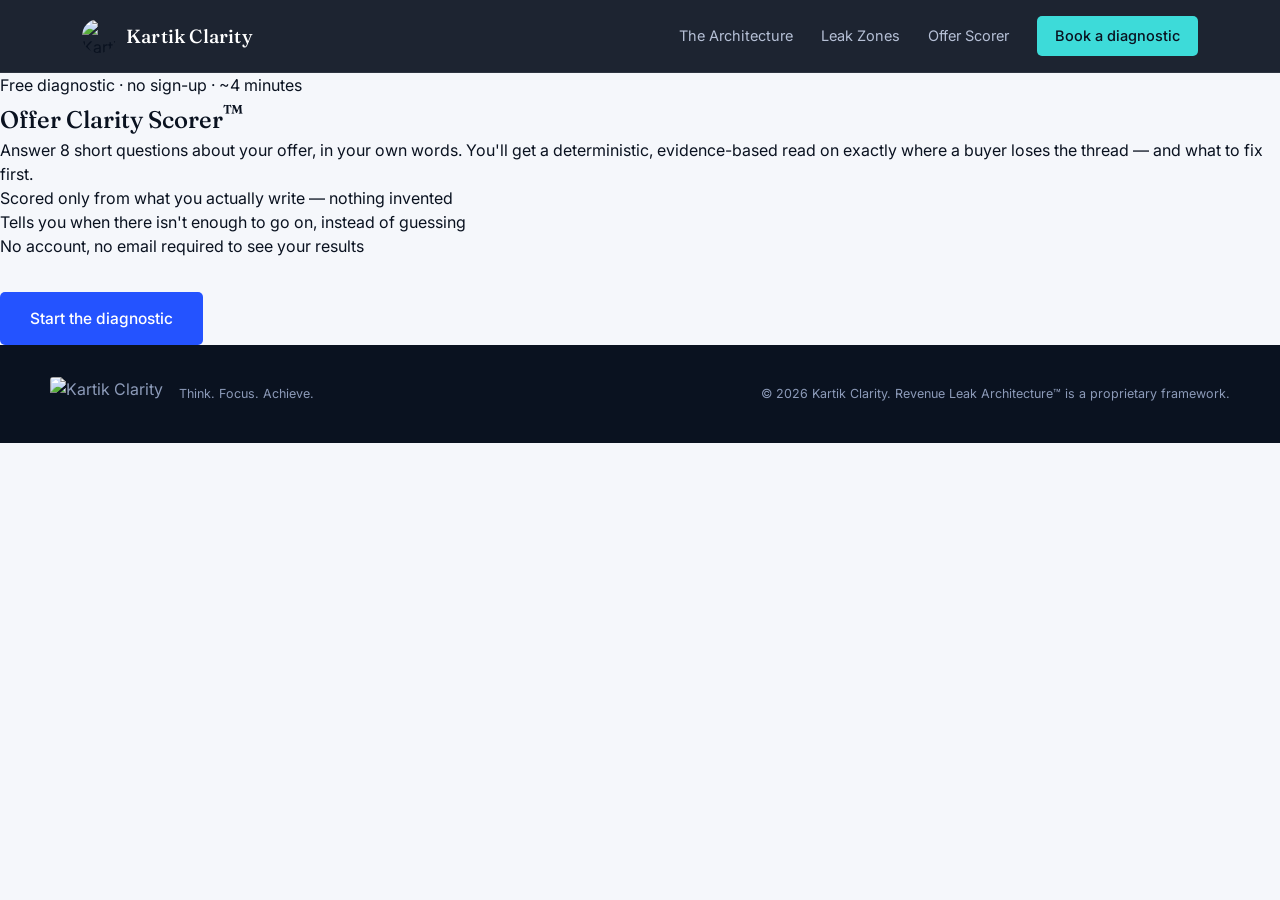
==== offer-clarity-scorer.html @ 6a96197b "Add files via upload" ====
<!DOCTYPE html>
<html lang="en">
<head>
<meta charset="UTF-8">
<meta name="viewport" content="width=device-width, initial-scale=1.0">
<title>Offer Clarity Scorer — Kartik Clarity</title>
<meta name="description" content="Score your offer across the 8 dimensions that decide whether buyers act — free, no sign-up.">
<link rel="preconnect" href="https://fonts.googleapis.com">
<link rel="preconnect" href="https://fonts.gstatic.com" crossorigin>
<link href="https://fonts.googleapis.com/css2?family=Fraunces:opsz,wght@9..144,300;9..144,400;9..144,500;9..144,600&family=Inter:wght@400;500;600&family=JetBrains+Mono:wght@400;500&display=swap" rel="stylesheet">
<link rel="stylesheet" href="style.css">
<link rel="stylesheet" href="assets/ocs.css">
</head>
<body>

<header class="topbar">
  <div class="topbar-inner">
    <div class="brand">
      <a href="index.html" style="display:flex;align-items:center;gap:10px;">
        <img src="assets/logo-circle.png" alt="Kartik Clarity" class="brand-mark">
        <span class="brand-word">Kartik Clarity</span>
      </a>
    </div>
    <nav class="topnav" id="topnav">
      <a href="index.html#architecture">The Architecture</a>
      <a href="index.html#zones">Leak Zones</a>
      <a href="offer-clarity-scorer.html" aria-current="page">Offer Scorer</a>
      <a href="index.html#contact" class="topnav-cta">Book a diagnostic</a>
    </nav>
    <button class="nav-toggle" id="navToggle" aria-label="Open menu" aria-expanded="false" aria-controls="topnav">
      <span></span><span></span><span></span>
    </button>
  </div>
</header>

<main class="ocs">

  <!-- ===================== INTRO ===================== -->
  <section class="ocs-intro" id="ocsIntro">
    <div class="ocs-intro-inner">
      <p class="ocs-kicker">Free diagnostic &middot; no sign-up &middot; ~4 minutes</p>
      <h1 class="ocs-title">Offer Clarity Scorer<sup class="ocs-tm">™</sup></h1>
      <p class="ocs-sub">Answer 8 short questions about your offer, in your own words. You'll get a deterministic, evidence-based read on exactly where a buyer loses the thread — and what to fix first.</p>
      <ul class="ocs-promise">
        <li>Scored only from what you actually write — nothing invented</li>
        <li>Tells you when there isn't enough to go on, instead of guessing</li>
        <li>No account, no email required to see your results</li>
      </ul>
      <button class="btn-primary btn-large" id="ocsStart" type="button">Start the diagnostic</button>
    </div>
  </section>

  <!-- ===================== INTAKE (wizard) ===================== -->
  <section class="ocs-wizard" id="ocsWizard" hidden>
    <div class="ocs-wizard-inner">

      <div class="ocs-progress" role="progressbar" aria-valuemin="1" aria-valuemax="8" aria-valuenow="1" id="ocsProgress">
        <div class="ocs-progress-track"><div class="ocs-progress-fill" id="ocsProgressFill"></div></div>
        <span class="ocs-progress-label" id="ocsProgressLabel">Question 1 of 8</span>
      </div>

      <form id="ocsForm" novalidate>
        <div id="ocsSteps"></div>
      </form>

      <div class="ocs-nav">
        <button type="button" class="btn-ghost" id="ocsBack">Back</button>
        <button type="button" class="ocs-skip" id="ocsSkip">Skip this one — I don't have it yet</button>
        <button type="button" class="btn-primary" id="ocsNext">Next</button>
      </div>
      <p class="ocs-error" id="ocsError" role="alert" hidden></p>
    </div>
  </section>

  <!-- ===================== REPORT ===================== -->
  <section class="ocs-report" id="ocsReport" hidden aria-live="polite">
    <div class="ocs-report-inner">

      <div class="ocs-report-head">
        <p class="ocs-kicker">Your results</p>
        <h2 class="ocs-report-title">Offer Clarity Report</h2>
      </div>

      <div class="ocs-composite" id="ocsComposite"></div>

      <p class="ocs-insufficient-note" id="ocsInsufficientNote" hidden></p>

      <div class="ocs-breakdown" id="ocsBreakdown"></div>

      <div class="ocs-leak" id="ocsLeak"></div>

      <div class="ocs-fixes" id="ocsFixes"></div>

      <div class="ocs-report-actions">
        <a href="index.html#contact" class="btn-primary btn-large">Book a diagnostic to fix this</a>
        <button type="button" class="btn-ghost" id="ocsRestart">Re-run the scan</button>
      </div>

      <p class="ocs-method-note">Methodology: each answer is scored on how much you wrote, whether it includes anything concrete or checkable (a number, a named specific), and how much of it leans on generic filler language. No AI judgment, no external data — just your own words, measured consistently. <a href="#ocsMethodDetail" id="ocsMethodToggle">See exactly how a score is built</a></p>
      <div class="ocs-method-detail" id="ocsMethodDetail" hidden></div>

    </div>
  </section>

</main>

<footer class="footer">
  <div class="footer-inner">
    <div class="footer-brand">
      <img src="assets/logo-rect.png" alt="Kartik Clarity" class="footer-logo">
      <span class="footer-tag">Think. Focus. Achieve.</span>
    </div>
    <span class="footer-copy">© 2026 Kartik Clarity. Revenue Leak Architecture™ is a proprietary framework.</span>
  </div>
</footer>

<script>
  var toggle = document.getElementById('navToggle');
  var nav = document.getElementById('topnav');
  toggle.addEventListener('click', function(){
    var open = nav.classList.toggle('is-open');
    toggle.classList.toggle('is-open', open);
    toggle.setAttribute('aria-expanded', open ? 'true' : 'false');
  });
  nav.querySelectorAll('a').forEach(function(link){
    link.addEventListener('click', function(){
      nav.classList.remove('is-open');
      toggle.classList.remove('is-open');
      toggle.setAttribute('aria-expanded', 'false');
    });
  });
</script>
<script src="assets/ocs.js"></script>
<script src="assets/ocs-ui.js"></script>
</body>
</html>
---- style.css ----
/* ============ TOKENS ============ */
:root{
  --navy-950:#0A1220;
  --navy-900:#0F1B33;
  --navy-850:#122444;
  --blue-600:#2453FF;
  --blue-500:#3D67FF;
  --aqua-400:#3DDBD9;
  --ink-50:#F5F7FB;
  --ink-100:#EDF1F9;
  --slate-400:#8C9AB8;
  --slate-300:#B6C0D6;
  --white:#FFFFFF;

  --display:'Fraunces', Georgia, serif;
  --body:'Inter', -apple-system, sans-serif;

  --max:1180px;
}

*{box-sizing:border-box;}
html{scroll-behavior:smooth; scroll-padding-top:74px;}
body{
  margin:0;
  font-family:var(--body);
  background:var(--ink-50);
  color:var(--navy-950);
  -webkit-font-smoothing:antialiased;
  line-height:1.5;
}
a{color:inherit;text-decoration:none;}
h1,h2,h3,h4{font-family:var(--display);font-weight:500;margin:0;color:inherit;}
p{margin:0;}
ol,ul{margin:0;padding:0;list-style:none;}
img{max-width:100%;display:block;}
button{
  font:inherit; color:inherit; background:none; border:none;
  -webkit-appearance:none; appearance:none; cursor:pointer; margin:0;
}
:focus-visible{outline:2px solid var(--aqua-400);outline-offset:3px;}

@media (prefers-reduced-motion: reduce){
  html{scroll-behavior:auto;}
  *{animation:none !important; transition:none !important;}
}

/* ============ TOPBAR ============ */
.topbar{
  position:sticky; top:0; z-index:40;
  background:rgba(10,18,32,0.92);
  backdrop-filter:blur(10px);
  border-bottom:1px solid rgba(255,255,255,0.08);
}
.topbar-inner{
  max-width:var(--max); margin:0 auto;
  padding:16px 32px;
  display:flex; align-items:center; justify-content:space-between;
  position:relative;
}
.brand{display:flex; align-items:center; gap:10px;}
.brand-mark{width:34px; height:34px; border-radius:50%; object-fit:cover;}
.brand-word{
  font-family:var(--display); font-size:19px; font-weight:500;
  color:var(--white); letter-spacing:0.2px;
}
.topnav{display:flex; align-items:center; gap:28px;}
.topnav a{
  font-size:14.5px; color:var(--slate-300);
  transition:color .15s ease;
}
.topnav a:hover{color:var(--white);}
.topnav-cta{
  color:var(--navy-950) !important;
  background:var(--aqua-400);
  padding:9px 18px; border-radius:5px;
  font-weight:500;
}
.topnav-cta:hover{background:#5be6e4;}

.nav-toggle{
  display:none;
  flex-direction:column;
  justify-content:center;
  gap:5px;
  width:34px; height:34px;
  background:none; border:none; cursor:pointer;
  padding:0;
}
.nav-toggle span{
  display:block; width:22px; height:1.5px;
  background:var(--white);
  transition:transform .2s ease, opacity .2s ease;
}
.nav-toggle.is-open span:nth-child(1){transform:translateY(6.5px) rotate(45deg);}
.nav-toggle.is-open span:nth-child(2){opacity:0;}
.nav-toggle.is-open span:nth-child(3){transform:translateY(-6.5px) rotate(-45deg);}

/* ============ HERO ============ */
.hero{
  background:
    radial-gradient(ellipse 900px 500px at 85% -10%, rgba(36,83,255,0.28), transparent 60%),
    var(--navy-950);
  color:var(--white);
  display:grid;
  grid-template-columns:1.1fr 0.9fr;
  align-items:center;
  gap:40px;
  padding:96px 32px 100px;
}
.hero-inner{max-width:600px; margin:0 auto; width:100%;}
.hero-kicker{
  font-size:14.5px; color:var(--aqua-400); font-weight:500;
  margin-bottom:22px;
}
.hero-title{
  font-size:clamp(38px, 5vw, 58px);
  line-height:1.08;
  letter-spacing:-0.5px;
  color:var(--white);
}
.hero-title em{
  font-style:italic; color:var(--aqua-400); font-weight:400;
}
.hero-sub{
  margin-top:26px;
  font-size:18px; line-height:1.6;
  color:var(--slate-300);
  max-width:520px;
}
.hero-actions{display:flex; gap:16px; margin-top:38px; flex-wrap:wrap;}
.btn-primary{
  background:var(--blue-600); color:var(--white);
  padding:14px 26px; border-radius:5px;
  font-size:15px; font-weight:500;
  display:inline-block;
  transition:background .15s ease, transform .15s ease;
}
.btn-primary:hover{background:var(--blue-500); transform:translateY(-1px);}
.btn-ghost{
  border:1px solid rgba(255,255,255,0.25);
  color:var(--white);
  padding:13px 26px; border-radius:5px;
  font-size:15px; font-weight:500;
  transition:border-color .15s ease, background .15s ease;
}
.btn-ghost:hover{border-color:var(--aqua-400); background:rgba(255,255,255,0.04);}
.hero-meta{
  margin-top:34px; font-size:13.5px; color:var(--slate-400);
}
.hero-figure{display:flex; justify-content:center;}
.leak-svg{width:100%; max-width:420px; height:auto;}
.pipe{
  fill:none; stroke:var(--blue-600); stroke-width:2.5;
  stroke-linecap:round; opacity:0.85;
}
.node{fill:var(--aqua-400);}
.drop{fill:var(--slate-400); opacity:0.55;}

/* ============ TOOL PROMO ============ */
.tool-promo{
  background:var(--navy-900);
  padding:64px 32px;
}
.tool-promo-inner{max-width:var(--max); margin:0 auto;}
.tool-promo-text{max-width:640px;}
.tool-promo-kicker{font-size:13px; font-weight:600; color:var(--aqua-400); letter-spacing:0.3px; margin-bottom:14px;}
.tool-promo-title{font-size:clamp(24px,2.8vw,32px); color:var(--white); letter-spacing:-0.3px; margin-bottom:16px;}
.tool-promo-sub{font-size:15.5px; line-height:1.7; color:var(--slate-300); margin-bottom:26px;}

/* ============ BANNER (logo strip) ============ */
.banner{
  background:var(--navy-950);
  padding:0 0 0;
  border-top:1px solid rgba(255,255,255,0.06);
}
.banner-img{width:100%; height:340px; display:block; object-fit:contain;}

/* ============ ARCHITECTURE ============ */
.architecture{
  background:var(--ink-50);
  padding:100px 32px 60px;
  scroll-margin-top:74px;
}
.section-head{
  max-width:680px; margin:0 auto; text-align:left;
}
.section-head h2{
  font-size:clamp(28px,3.4vw,38px);
  letter-spacing:-0.3px;
  margin-bottom:20px;
}
.section-head p{
  font-size:17px; line-height:1.7; color:#3B4661;
}

/* ============ ZONES ============ */
.zones{
  position:relative;
  background:var(--ink-50);
  padding:60px 32px 110px;
  max-width:var(--max); margin:0 auto;
  scroll-margin-top:74px;
}
.zones-list{
  display:grid;
  grid-template-columns:repeat(5,1fr);
  gap:0;
  position:relative;
}
.zones-list::before{
  content:"";
  position:absolute;
  top:34px; left:0; right:0;
  height:1.5px;
  background:linear-gradient(90deg, var(--blue-600), var(--aqua-400));
  opacity:0.35;
}
.zone{
  position:relative;
  padding:0 18px 0 0;
  border-left:1.5px solid #D7DDEA;
}
.zone:first-child{border-left:none;}
.zone::before{
  content:"";
  position:absolute;
  top:29px; left:-5.5px;
  width:11px; height:11px;
  border-radius:50%;
  background:var(--ink-50);
  border:2px solid var(--blue-600);
}
.zone:first-child::before{left:-5.5px;}
.zone-index{
  font-size:12.5px; color:var(--slate-400);
  padding-top:60px;
  margin-bottom:10px;
}
.zone h3{
  font-size:19px; margin-bottom:10px; color:var(--navy-950);
  padding-right:14px;
}
.zone p{
  font-size:14.5px; line-height:1.65; color:#4A5470;
  padding-right:18px;
}

/* ============ WHO ============ */
.who{
  background:var(--navy-900);
  color:var(--white);
  padding:100px 32px;
  scroll-margin-top:74px;
}
.who-inner{max-width:var(--max); margin:0 auto;}
.who h2{
  font-size:clamp(26px,3.2vw,34px);
  max-width:640px;
  margin-bottom:52px;
  letter-spacing:-0.3px;
}
.who-grid{
  display:grid; grid-template-columns:1fr 1fr; gap:56px;
}
.who-col h4{
  font-family:var(--body); font-size:13.5px; font-weight:600;
  color:var(--aqua-400); margin-bottom:14px;
}
.who-col p{
  font-size:16px; line-height:1.7; color:var(--slate-300);
}

/* ============ CTA ============ */
.cta{
  background:var(--ink-50);
  padding:110px 32px;
  text-align:center;
  scroll-margin-top:74px;
}
.cta-inner{max-width:560px; margin:0 auto;}
.cta h2{
  font-size:clamp(28px,3.6vw,40px);
  letter-spacing:-0.4px;
}
.cta p{
  margin-top:18px; font-size:16.5px; color:#4A5470;
}
.btn-large{
  margin-top:34px; padding:15px 30px; font-size:15.5px;
}

/* ============ FOOTER ============ */
.footer{
  background:var(--navy-950); color:var(--slate-400);
  padding:32px;
}
.footer-inner{
  max-width:var(--max); margin:0 auto;
  display:flex; justify-content:space-between; align-items:center;
  flex-wrap:wrap; gap:12px;
}
.footer-brand{display:flex; align-items:center; gap:16px;}
.footer-logo{height:34px; width:auto; border-radius:3px;}
.footer-tag{font-size:12.5px; color:var(--slate-400);}
.footer-copy{font-size:12.5px;}

/* ============ RESPONSIVE ============ */
@media (max-width: 920px){
  .hero{grid-template-columns:1fr; padding:64px 24px 60px;}
  .hero-figure{order:-1; max-width:260px; margin:0 auto 20px;}
  .who-grid{grid-template-columns:1fr; gap:36px;}
  .zones-list{grid-template-columns:1fr; gap:36px;}
  .zones-list::before{display:none;}
  .zone{border-left:none; padding-left:22px; border-left:1.5px solid #D7DDEA;}
  .zone-index{padding-top:0;}
  .zone::before{top:5px; left:-5.5px;}
  .nav-toggle{display:flex;}
  .topnav{
    position:absolute; top:100%; left:0; right:0;
    flex-direction:column; align-items:stretch; gap:0;
    background:var(--navy-950);
    border-bottom:1px solid rgba(255,255,255,0.08);
    max-height:0; overflow:hidden;
    transition:max-height .25s ease;
  }
  .topnav.is-open{max-height:280px;}
  .topnav a{padding:16px 24px; border-top:1px solid rgba(255,255,255,0.06);}
  .topnav-cta{margin:14px 24px 18px; text-align:center; border-top:none;}
  .architecture{padding:72px 24px 20px;}
}
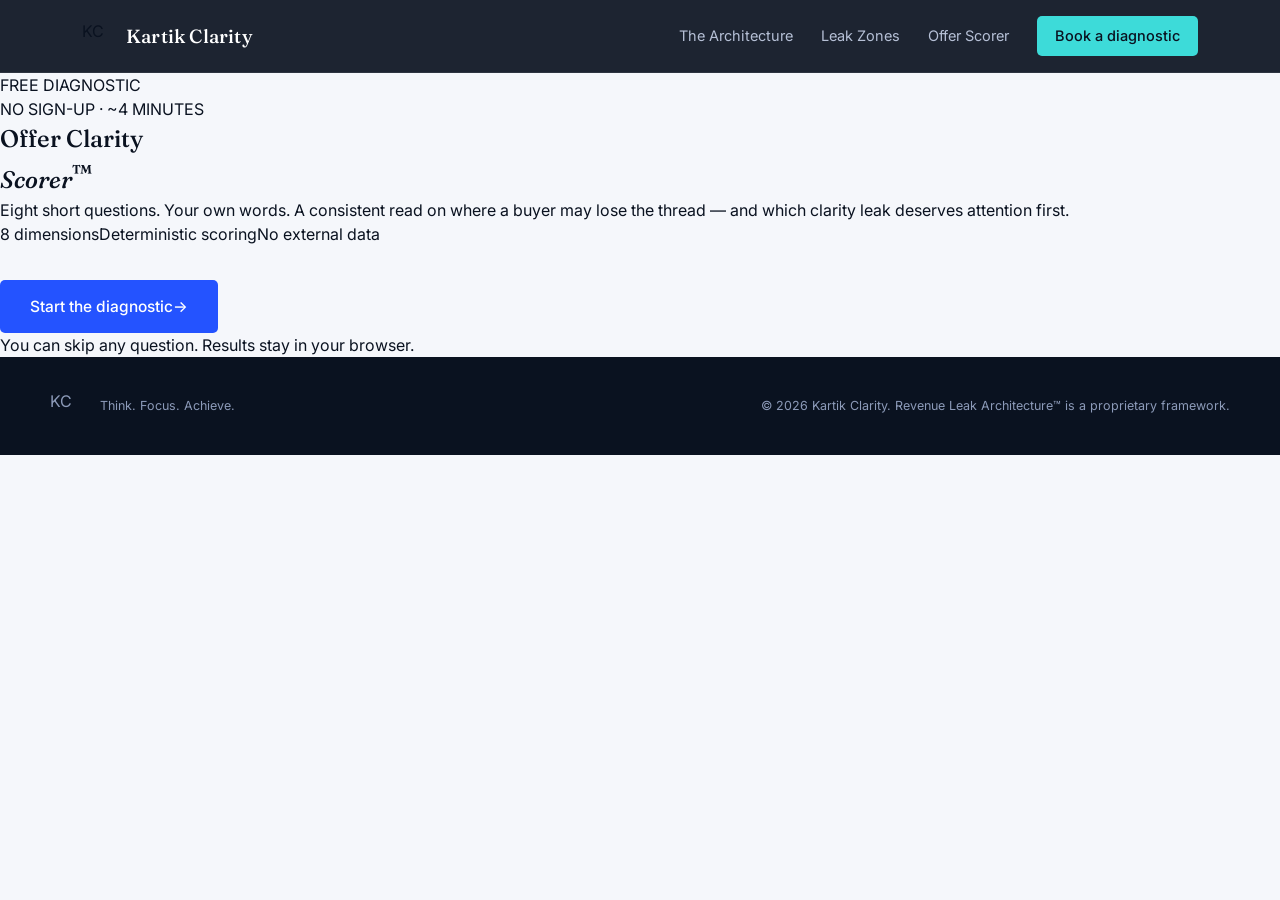
==== commit e2102e18: "Refine Offer Clarity Scorer page UX and remove broken logo asset dependencies" ====
--- a/offer-clarity-scorer.html
+++ b/offer-clarity-scorer.html
@@ -3,134 +3,76 @@
 <head>
 <meta charset="UTF-8">
 <meta name="viewport" content="width=device-width, initial-scale=1.0">
+<meta name="theme-color" content="#0A1220">
 <title>Offer Clarity Scorer — Kartik Clarity</title>
-<meta name="description" content="Score your offer across the 8 dimensions that decide whether buyers act — free, no sign-up.">
+<meta name="description" content="Score your offer across 8 clarity dimensions. Free, deterministic, evidence-based, and no sign-up required.">
 <link rel="preconnect" href="https://fonts.googleapis.com">
 <link rel="preconnect" href="https://fonts.gstatic.com" crossorigin>
-<link href="https://fonts.googleapis.com/css2?family=Fraunces:opsz,wght@9..144,300;9..144,400;9..144,500;9..144,600&family=Inter:wght@400;500;600&family=JetBrains+Mono:wght@400;500&display=swap" rel="stylesheet">
+<link href="https://fonts.googleapis.com/css2?family=Fraunces:opsz,wght@9..144,400;9..144,500;9..144,600&family=Inter:wght@400;500;600;700&family=JetBrains+Mono:wght@400;500&display=swap" rel="stylesheet">
 <link rel="stylesheet" href="style.css">
 <link rel="stylesheet" href="assets/ocs.css">
 </head>
 <body>
-
 <header class="topbar">
   <div class="topbar-inner">
-    <div class="brand">
-      <a href="index.html" style="display:flex;align-items:center;gap:10px;">
-        <img src="assets/logo-circle.png" alt="Kartik Clarity" class="brand-mark">
-        <span class="brand-word">Kartik Clarity</span>
-      </a>
-    </div>
-    <nav class="topnav" id="topnav">
+    <a class="brand" href="index.html" aria-label="Kartik Clarity home"><span class="brand-mark brand-mark-text">KC</span><span class="brand-word">Kartik Clarity</span></a>
+    <nav class="topnav" id="topnav" aria-label="Primary navigation">
       <a href="index.html#architecture">The Architecture</a>
       <a href="index.html#zones">Leak Zones</a>
       <a href="offer-clarity-scorer.html" aria-current="page">Offer Scorer</a>
       <a href="index.html#contact" class="topnav-cta">Book a diagnostic</a>
     </nav>
-    <button class="nav-toggle" id="navToggle" aria-label="Open menu" aria-expanded="false" aria-controls="topnav">
-      <span></span><span></span><span></span>
-    </button>
+    <button class="nav-toggle" id="navToggle" type="button" aria-label="Open menu" aria-expanded="false" aria-controls="topnav"><span></span><span></span><span></span></button>
   </div>
 </header>
 
 <main class="ocs">
-
-  <!-- ===================== INTRO ===================== -->
   <section class="ocs-intro" id="ocsIntro">
     <div class="ocs-intro-inner">
-      <p class="ocs-kicker">Free diagnostic &middot; no sign-up &middot; ~4 minutes</p>
-      <h1 class="ocs-title">Offer Clarity Scorer<sup class="ocs-tm">™</sup></h1>
-      <p class="ocs-sub">Answer 8 short questions about your offer, in your own words. You'll get a deterministic, evidence-based read on exactly where a buyer loses the thread — and what to fix first.</p>
-      <ul class="ocs-promise">
-        <li>Scored only from what you actually write — nothing invented</li>
-        <li>Tells you when there isn't enough to go on, instead of guessing</li>
-        <li>No account, no email required to see your results</li>
-      </ul>
-      <button class="btn-primary btn-large" id="ocsStart" type="button">Start the diagnostic</button>
+      <div class="ocs-eyebrow-row"><p class="ocs-kicker">FREE DIAGNOSTIC</p><span class="ocs-dot"></span><span class="ocs-mini">NO SIGN-UP · ~4 MINUTES</span></div>
+      <h1 class="ocs-title">Offer Clarity<br><em>Scorer</em><sup class="ocs-tm">™</sup></h1>
+      <p class="ocs-sub">Eight short questions. Your own words. A consistent read on where a buyer may lose the thread — and which clarity leak deserves attention first.</p>
+      <div class="ocs-proof-row"><span>8 dimensions</span><span>Deterministic scoring</span><span>No external data</span></div>
+      <button class="btn-primary btn-large ocs-start" id="ocsStart" type="button"><span>Start the diagnostic</span><span aria-hidden="true">→</span></button>
+      <p class="ocs-reassurance">You can skip any question. Results stay in your browser.</p>
     </div>
   </section>
 
-  <!-- ===================== INTAKE (wizard) ===================== -->
   <section class="ocs-wizard" id="ocsWizard" hidden>
     <div class="ocs-wizard-inner">
-
-      <div class="ocs-progress" role="progressbar" aria-valuemin="1" aria-valuemax="8" aria-valuenow="1" id="ocsProgress">
-        <div class="ocs-progress-track"><div class="ocs-progress-fill" id="ocsProgressFill"></div></div>
-        <span class="ocs-progress-label" id="ocsProgressLabel">Question 1 of 8</span>
+      <div class="ocs-progress-wrap">
+        <div class="ocs-progress-meta"><span id="ocsProgressLabel">Question 1 of 8</span><span id="ocsProgressPercent">13%</span></div>
+        <div class="ocs-progress" role="progressbar" aria-valuemin="1" aria-valuemax="8" aria-valuenow="1" id="ocsProgress"><div class="ocs-progress-track"><div class="ocs-progress-fill" id="ocsProgressFill"></div></div></div>
       </div>
-
-      <form id="ocsForm" novalidate>
-        <div id="ocsSteps"></div>
-      </form>
-
+      <form id="ocsForm" novalidate><div id="ocsSteps"></div></form>
       <div class="ocs-nav">
-        <button type="button" class="btn-ghost" id="ocsBack">Back</button>
-        <button type="button" class="ocs-skip" id="ocsSkip">Skip this one — I don't have it yet</button>
-        <button type="button" class="btn-primary" id="ocsNext">Next</button>
+        <button type="button" class="btn-ghost ocs-back" id="ocsBack">← Back</button>
+        <button type="button" class="ocs-skip" id="ocsSkip">Skip — I don't have it yet</button>
+        <button type="button" class="btn-primary ocs-next" id="ocsNext">Next <span aria-hidden="true">→</span></button>
       </div>
       <p class="ocs-error" id="ocsError" role="alert" hidden></p>
     </div>
   </section>
 
-  <!-- ===================== REPORT ===================== -->
   <section class="ocs-report" id="ocsReport" hidden aria-live="polite">
     <div class="ocs-report-inner">
-
-      <div class="ocs-report-head">
-        <p class="ocs-kicker">Your results</p>
-        <h2 class="ocs-report-title">Offer Clarity Report</h2>
-      </div>
-
+      <div class="ocs-report-head"><p class="ocs-kicker">YOUR RESULTS</p><h2 class="ocs-report-title">Offer Clarity Report</h2><p class="ocs-report-sub">A consistent read of the evidence you supplied — not a guess about your business.</p></div>
       <div class="ocs-composite" id="ocsComposite"></div>
-
       <p class="ocs-insufficient-note" id="ocsInsufficientNote" hidden></p>
-
       <div class="ocs-breakdown" id="ocsBreakdown"></div>
-
       <div class="ocs-leak" id="ocsLeak"></div>
-
       <div class="ocs-fixes" id="ocsFixes"></div>
-
-      <div class="ocs-report-actions">
-        <a href="index.html#contact" class="btn-primary btn-large">Book a diagnostic to fix this</a>
-        <button type="button" class="btn-ghost" id="ocsRestart">Re-run the scan</button>
-      </div>
-
-      <p class="ocs-method-note">Methodology: each answer is scored on how much you wrote, whether it includes anything concrete or checkable (a number, a named specific), and how much of it leans on generic filler language. No AI judgment, no external data — just your own words, measured consistently. <a href="#ocsMethodDetail" id="ocsMethodToggle">See exactly how a score is built</a></p>
+      <div class="ocs-report-actions"><a href="index.html#contact" class="btn-primary btn-large">Book a diagnostic to fix this <span aria-hidden="true">→</span></a><button type="button" class="btn-ghost" id="ocsRestart">Re-run the scan</button></div>
+      <p class="ocs-method-note">Methodology: each answer is measured for usable detail, concrete/checkable evidence, and generic filler language. No AI judgment. No external data. <a href="#ocsMethodDetail" id="ocsMethodToggle">See exactly how a score is built</a></p>
       <div class="ocs-method-detail" id="ocsMethodDetail" hidden></div>
-
     </div>
   </section>
-
 </main>
 
-<footer class="footer">
-  <div class="footer-inner">
-    <div class="footer-brand">
-      <img src="assets/logo-rect.png" alt="Kartik Clarity" class="footer-logo">
-      <span class="footer-tag">Think. Focus. Achieve.</span>
-    </div>
-    <span class="footer-copy">© 2026 Kartik Clarity. Revenue Leak Architecture™ is a proprietary framework.</span>
-  </div>
-</footer>
-
+<footer class="footer"><div class="footer-inner"><div class="footer-brand"><span class="brand-mark brand-mark-text">KC</span><span class="footer-tag">Think. Focus. Achieve.</span></div><span class="footer-copy">© 2026 Kartik Clarity. Revenue Leak Architecture™ is a proprietary framework.</span></div></footer>
 <script>
-  var toggle = document.getElementById('navToggle');
-  var nav = document.getElementById('topnav');
-  toggle.addEventListener('click', function(){
-    var open = nav.classList.toggle('is-open');
-    toggle.classList.toggle('is-open', open);
-    toggle.setAttribute('aria-expanded', open ? 'true' : 'false');
-  });
-  nav.querySelectorAll('a').forEach(function(link){
-    link.addEventListener('click', function(){
-      nav.classList.remove('is-open');
-      toggle.classList.remove('is-open');
-      toggle.setAttribute('aria-expanded', 'false');
-    });
-  });
+(function(){const t=document.getElementById('navToggle'),n=document.getElementById('topnav');t.addEventListener('click',()=>{const o=n.classList.toggle('is-open');t.classList.toggle('is-open',o);t.setAttribute('aria-expanded',String(o));t.setAttribute('aria-label',o?'Close menu':'Open menu')});n.querySelectorAll('a').forEach(a=>a.addEventListener('click',()=>{n.classList.remove('is-open');t.classList.remove('is-open');t.setAttribute('aria-expanded','false');t.setAttribute('aria-label','Open menu')}));})();
 </script>
-<script src="assets/ocs.js"></script>
-<script src="assets/ocs-ui.js"></script>
+<script src="assets/ocs.js"></script><script src="assets/ocs-ui.js"></script>
 </body>
 </html>
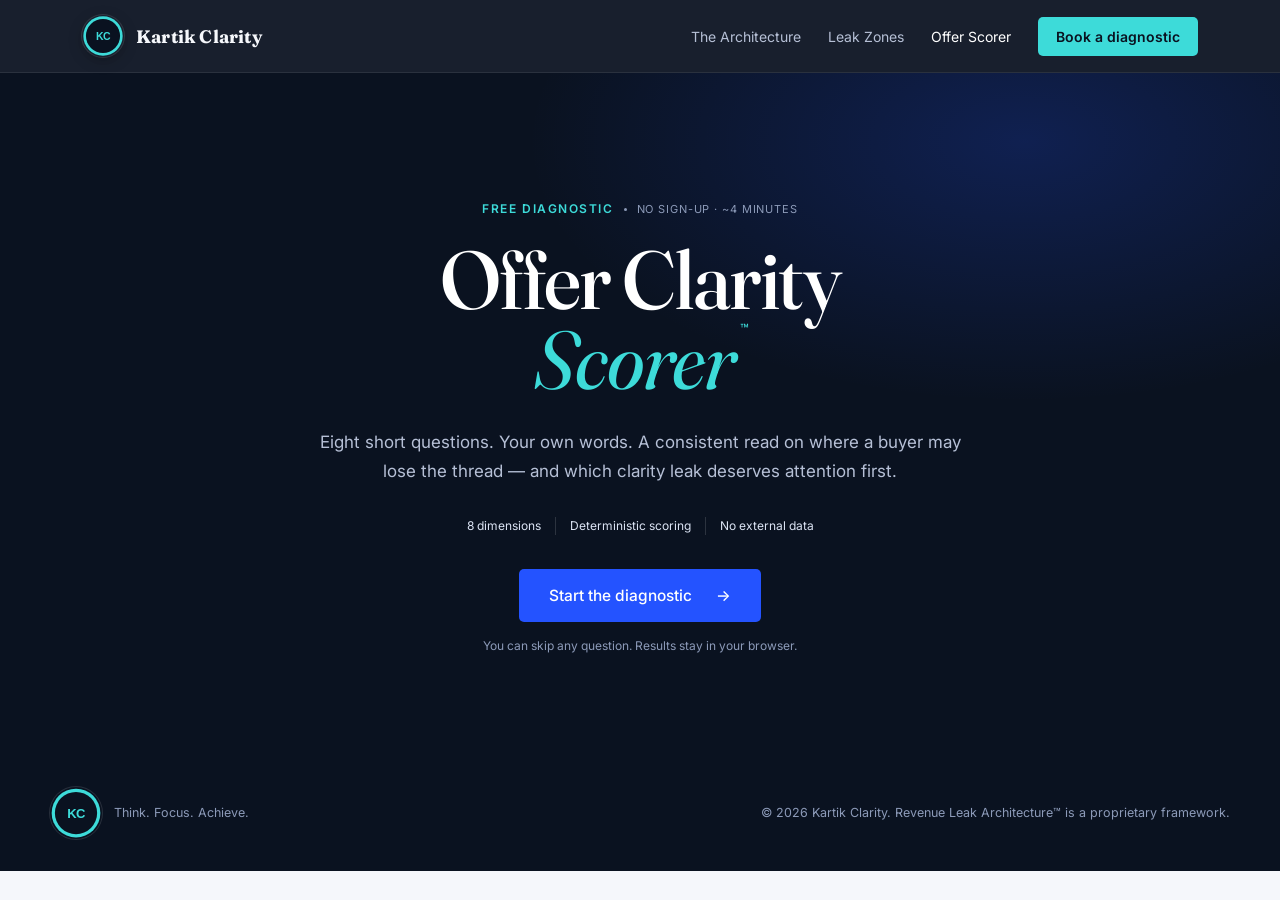
==== commit b4a07687: "Restore Offer Clarity Scorer with circular Kartik Clarity branding" ====
--- a/offer-clarity-scorer.html
+++ b/offer-clarity-scorer.html
@@ -11,20 +11,10 @@
 <link href="https://fonts.googleapis.com/css2?family=Fraunces:opsz,wght@9..144,400;9..144,500;9..144,600&family=Inter:wght@400;500;600;700&family=JetBrains+Mono:wght@400;500&display=swap" rel="stylesheet">
 <link rel="stylesheet" href="style.css">
 <link rel="stylesheet" href="assets/ocs.css">
+<link rel="stylesheet" href="assets/brand.css">
 </head>
 <body>
-<header class="topbar">
-  <div class="topbar-inner">
-    <a class="brand" href="index.html" aria-label="Kartik Clarity home"><span class="brand-mark brand-mark-text">KC</span><span class="brand-word">Kartik Clarity</span></a>
-    <nav class="topnav" id="topnav" aria-label="Primary navigation">
-      <a href="index.html#architecture">The Architecture</a>
-      <a href="index.html#zones">Leak Zones</a>
-      <a href="offer-clarity-scorer.html" aria-current="page">Offer Scorer</a>
-      <a href="index.html#contact" class="topnav-cta">Book a diagnostic</a>
-    </nav>
-    <button class="nav-toggle" id="navToggle" type="button" aria-label="Open menu" aria-expanded="false" aria-controls="topnav"><span></span><span></span><span></span></button>
-  </div>
-</header>
+<header class="topbar"><div class="topbar-inner"><a class="brand" href="index.html" aria-label="Kartik Clarity home"><img src="assets/logo-circle.svg" alt="Kartik Clarity" class="brand-mark"><span class="brand-word">Kartik Clarity</span></a><nav class="topnav" id="topnav" aria-label="Primary navigation"><a href="index.html#architecture">The Architecture</a><a href="index.html#zones">Leak Zones</a><a href="offer-clarity-scorer.html" aria-current="page">Offer Scorer</a><a href="index.html#contact" class="topnav-cta">Book a diagnostic</a></nav><button class="nav-toggle" id="navToggle" type="button" aria-label="Open menu" aria-expanded="false" aria-controls="topnav"><span></span><span></span><span></span></button></div></header>
 
 <main class="ocs">
   <section class="ocs-intro" id="ocsIntro">
@@ -38,41 +28,13 @@
     </div>
   </section>
 
-  <section class="ocs-wizard" id="ocsWizard" hidden>
-    <div class="ocs-wizard-inner">
-      <div class="ocs-progress-wrap">
-        <div class="ocs-progress-meta"><span id="ocsProgressLabel">Question 1 of 8</span><span id="ocsProgressPercent">13%</span></div>
-        <div class="ocs-progress" role="progressbar" aria-valuemin="1" aria-valuemax="8" aria-valuenow="1" id="ocsProgress"><div class="ocs-progress-track"><div class="ocs-progress-fill" id="ocsProgressFill"></div></div></div>
-      </div>
-      <form id="ocsForm" novalidate><div id="ocsSteps"></div></form>
-      <div class="ocs-nav">
-        <button type="button" class="btn-ghost ocs-back" id="ocsBack">← Back</button>
-        <button type="button" class="ocs-skip" id="ocsSkip">Skip — I don't have it yet</button>
-        <button type="button" class="btn-primary ocs-next" id="ocsNext">Next <span aria-hidden="true">→</span></button>
-      </div>
-      <p class="ocs-error" id="ocsError" role="alert" hidden></p>
-    </div>
-  </section>
+  <section class="ocs-wizard" id="ocsWizard" hidden><div class="ocs-wizard-inner"><div class="ocs-progress-wrap"><div class="ocs-progress-meta"><span id="ocsProgressLabel">Question 1 of 8</span><span id="ocsProgressPercent">13%</span></div><div class="ocs-progress" role="progressbar" aria-valuemin="1" aria-valuemax="8" aria-valuenow="1" id="ocsProgress"><div class="ocs-progress-track"><div class="ocs-progress-fill" id="ocsProgressFill"></div></div></div></div><form id="ocsForm" novalidate><div id="ocsSteps"></div></form><div class="ocs-nav"><button type="button" class="btn-ghost ocs-back" id="ocsBack">← Back</button><button type="button" class="ocs-skip" id="ocsSkip">Skip — I don't have it yet</button><button type="button" class="btn-primary ocs-next" id="ocsNext">Next <span aria-hidden="true">→</span></button></div><p class="ocs-error" id="ocsError" role="alert" hidden></p></div></section>
 
-  <section class="ocs-report" id="ocsReport" hidden aria-live="polite">
-    <div class="ocs-report-inner">
-      <div class="ocs-report-head"><p class="ocs-kicker">YOUR RESULTS</p><h2 class="ocs-report-title">Offer Clarity Report</h2><p class="ocs-report-sub">A consistent read of the evidence you supplied — not a guess about your business.</p></div>
-      <div class="ocs-composite" id="ocsComposite"></div>
-      <p class="ocs-insufficient-note" id="ocsInsufficientNote" hidden></p>
-      <div class="ocs-breakdown" id="ocsBreakdown"></div>
-      <div class="ocs-leak" id="ocsLeak"></div>
-      <div class="ocs-fixes" id="ocsFixes"></div>
-      <div class="ocs-report-actions"><a href="index.html#contact" class="btn-primary btn-large">Book a diagnostic to fix this <span aria-hidden="true">→</span></a><button type="button" class="btn-ghost" id="ocsRestart">Re-run the scan</button></div>
-      <p class="ocs-method-note">Methodology: each answer is measured for usable detail, concrete/checkable evidence, and generic filler language. No AI judgment. No external data. <a href="#ocsMethodDetail" id="ocsMethodToggle">See exactly how a score is built</a></p>
-      <div class="ocs-method-detail" id="ocsMethodDetail" hidden></div>
-    </div>
-  </section>
+  <section class="ocs-report" id="ocsReport" hidden aria-live="polite"><div class="ocs-report-inner"><div class="ocs-report-head"><p class="ocs-kicker">YOUR RESULTS</p><h2 class="ocs-report-title">Offer Clarity Report</h2><p class="ocs-report-sub">A consistent read of the evidence you supplied — not a guess about your business.</p></div><div class="ocs-composite" id="ocsComposite"></div><p class="ocs-insufficient-note" id="ocsInsufficientNote" hidden></p><div class="ocs-breakdown" id="ocsBreakdown"></div><div class="ocs-leak" id="ocsLeak"></div><div class="ocs-fixes" id="ocsFixes"></div><div class="ocs-report-actions"><a href="index.html#contact" class="btn-primary btn-large">Book a diagnostic to fix this <span aria-hidden="true">→</span></a><button type="button" class="btn-ghost" id="ocsRestart">Re-run the scan</button></div><p class="ocs-method-note">Methodology: each answer is measured for usable detail, concrete/checkable evidence, and generic filler language. No AI judgment. No external data. <a href="#ocsMethodDetail" id="ocsMethodToggle">See exactly how a score is built</a></p><div class="ocs-method-detail" id="ocsMethodDetail" hidden></div></div></section>
 </main>
 
-<footer class="footer"><div class="footer-inner"><div class="footer-brand"><span class="brand-mark brand-mark-text">KC</span><span class="footer-tag">Think. Focus. Achieve.</span></div><span class="footer-copy">© 2026 Kartik Clarity. Revenue Leak Architecture™ is a proprietary framework.</span></div></footer>
-<script>
-(function(){const t=document.getElementById('navToggle'),n=document.getElementById('topnav');t.addEventListener('click',()=>{const o=n.classList.toggle('is-open');t.classList.toggle('is-open',o);t.setAttribute('aria-expanded',String(o));t.setAttribute('aria-label',o?'Close menu':'Open menu')});n.querySelectorAll('a').forEach(a=>a.addEventListener('click',()=>{n.classList.remove('is-open');t.classList.remove('is-open');t.setAttribute('aria-expanded','false');t.setAttribute('aria-label','Open menu')}));})();
-</script>
+<footer class="footer"><div class="footer-inner"><div class="footer-brand"><img src="assets/logo-circle.svg" alt="Kartik Clarity" class="footer-logo"><span class="footer-tag">Think. Focus. Achieve.</span></div><span class="footer-copy">© 2026 Kartik Clarity. Revenue Leak Architecture™ is a proprietary framework.</span></div></footer>
+<script>(function(){const t=document.getElementById('navToggle'),n=document.getElementById('topnav');t.addEventListener('click',()=>{const o=n.classList.toggle('is-open');t.classList.toggle('is-open',o);t.setAttribute('aria-expanded',String(o));t.setAttribute('aria-label',o?'Close menu':'Open menu')});n.querySelectorAll('a').forEach(a=>a.addEventListener('click',()=>{n.classList.remove('is-open');t.classList.remove('is-open');t.setAttribute('aria-expanded','false');t.setAttribute('aria-label','Open menu')}));})();</script>
 <script src="assets/ocs.js"></script><script src="assets/ocs-ui.js"></script>
 </body>
 </html>
--- a/style.css
+++ b/style.css
@@ -1,330 +1,9 @@
 /* ============ TOKENS ============ */
-:root{
-  --navy-950:#0A1220;
-  --navy-900:#0F1B33;
-  --navy-850:#122444;
-  --blue-600:#2453FF;
-  --blue-500:#3D67FF;
-  --aqua-400:#3DDBD9;
-  --ink-50:#F5F7FB;
-  --ink-100:#EDF1F9;
-  --slate-400:#8C9AB8;
-  --slate-300:#B6C0D6;
-  --white:#FFFFFF;
-
-  --display:'Fraunces', Georgia, serif;
-  --body:'Inter', -apple-system, sans-serif;
-
-  --max:1180px;
-}
-
-*{box-sizing:border-box;}
-html{scroll-behavior:smooth; scroll-padding-top:74px;}
-body{
-  margin:0;
-  font-family:var(--body);
-  background:var(--ink-50);
-  color:var(--navy-950);
-  -webkit-font-smoothing:antialiased;
-  line-height:1.5;
-}
-a{color:inherit;text-decoration:none;}
-h1,h2,h3,h4{font-family:var(--display);font-weight:500;margin:0;color:inherit;}
-p{margin:0;}
-ol,ul{margin:0;padding:0;list-style:none;}
-img{max-width:100%;display:block;}
-button{
-  font:inherit; color:inherit; background:none; border:none;
-  -webkit-appearance:none; appearance:none; cursor:pointer; margin:0;
-}
-:focus-visible{outline:2px solid var(--aqua-400);outline-offset:3px;}
-
-@media (prefers-reduced-motion: reduce){
-  html{scroll-behavior:auto;}
-  *{animation:none !important; transition:none !important;}
-}
-
-/* ============ TOPBAR ============ */
-.topbar{
-  position:sticky; top:0; z-index:40;
-  background:rgba(10,18,32,0.92);
-  backdrop-filter:blur(10px);
-  border-bottom:1px solid rgba(255,255,255,0.08);
-}
-.topbar-inner{
-  max-width:var(--max); margin:0 auto;
-  padding:16px 32px;
-  display:flex; align-items:center; justify-content:space-between;
-  position:relative;
-}
-.brand{display:flex; align-items:center; gap:10px;}
-.brand-mark{width:34px; height:34px; border-radius:50%; object-fit:cover;}
-.brand-word{
-  font-family:var(--display); font-size:19px; font-weight:500;
-  color:var(--white); letter-spacing:0.2px;
-}
-.topnav{display:flex; align-items:center; gap:28px;}
-.topnav a{
-  font-size:14.5px; color:var(--slate-300);
-  transition:color .15s ease;
-}
-.topnav a:hover{color:var(--white);}
-.topnav-cta{
-  color:var(--navy-950) !important;
-  background:var(--aqua-400);
-  padding:9px 18px; border-radius:5px;
-  font-weight:500;
-}
-.topnav-cta:hover{background:#5be6e4;}
-
-.nav-toggle{
-  display:none;
-  flex-direction:column;
-  justify-content:center;
-  gap:5px;
-  width:34px; height:34px;
-  background:none; border:none; cursor:pointer;
-  padding:0;
-}
-.nav-toggle span{
-  display:block; width:22px; height:1.5px;
-  background:var(--white);
-  transition:transform .2s ease, opacity .2s ease;
-}
-.nav-toggle.is-open span:nth-child(1){transform:translateY(6.5px) rotate(45deg);}
-.nav-toggle.is-open span:nth-child(2){opacity:0;}
-.nav-toggle.is-open span:nth-child(3){transform:translateY(-6.5px) rotate(-45deg);}
-
-/* ============ HERO ============ */
-.hero{
-  background:
-    radial-gradient(ellipse 900px 500px at 85% -10%, rgba(36,83,255,0.28), transparent 60%),
-    var(--navy-950);
-  color:var(--white);
-  display:grid;
-  grid-template-columns:1.1fr 0.9fr;
-  align-items:center;
-  gap:40px;
-  padding:96px 32px 100px;
-}
-.hero-inner{max-width:600px; margin:0 auto; width:100%;}
-.hero-kicker{
-  font-size:14.5px; color:var(--aqua-400); font-weight:500;
-  margin-bottom:22px;
-}
-.hero-title{
-  font-size:clamp(38px, 5vw, 58px);
-  line-height:1.08;
-  letter-spacing:-0.5px;
-  color:var(--white);
-}
-.hero-title em{
-  font-style:italic; color:var(--aqua-400); font-weight:400;
-}
-.hero-sub{
-  margin-top:26px;
-  font-size:18px; line-height:1.6;
-  color:var(--slate-300);
-  max-width:520px;
-}
-.hero-actions{display:flex; gap:16px; margin-top:38px; flex-wrap:wrap;}
-.btn-primary{
-  background:var(--blue-600); color:var(--white);
-  padding:14px 26px; border-radius:5px;
-  font-size:15px; font-weight:500;
-  display:inline-block;
-  transition:background .15s ease, transform .15s ease;
-}
-.btn-primary:hover{background:var(--blue-500); transform:translateY(-1px);}
-.btn-ghost{
-  border:1px solid rgba(255,255,255,0.25);
-  color:var(--white);
-  padding:13px 26px; border-radius:5px;
-  font-size:15px; font-weight:500;
-  transition:border-color .15s ease, background .15s ease;
-}
-.btn-ghost:hover{border-color:var(--aqua-400); background:rgba(255,255,255,0.04);}
-.hero-meta{
-  margin-top:34px; font-size:13.5px; color:var(--slate-400);
-}
-.hero-figure{display:flex; justify-content:center;}
-.leak-svg{width:100%; max-width:420px; height:auto;}
-.pipe{
-  fill:none; stroke:var(--blue-600); stroke-width:2.5;
-  stroke-linecap:round; opacity:0.85;
-}
-.node{fill:var(--aqua-400);}
-.drop{fill:var(--slate-400); opacity:0.55;}
-
-/* ============ TOOL PROMO ============ */
-.tool-promo{
-  background:var(--navy-900);
-  padding:64px 32px;
-}
-.tool-promo-inner{max-width:var(--max); margin:0 auto;}
-.tool-promo-text{max-width:640px;}
-.tool-promo-kicker{font-size:13px; font-weight:600; color:var(--aqua-400); letter-spacing:0.3px; margin-bottom:14px;}
-.tool-promo-title{font-size:clamp(24px,2.8vw,32px); color:var(--white); letter-spacing:-0.3px; margin-bottom:16px;}
-.tool-promo-sub{font-size:15.5px; line-height:1.7; color:var(--slate-300); margin-bottom:26px;}
-
-/* ============ BANNER (logo strip) ============ */
-.banner{
-  background:var(--navy-950);
-  padding:0 0 0;
-  border-top:1px solid rgba(255,255,255,0.06);
-}
-.banner-img{width:100%; height:340px; display:block; object-fit:contain;}
-
-/* ============ ARCHITECTURE ============ */
-.architecture{
-  background:var(--ink-50);
-  padding:100px 32px 60px;
-  scroll-margin-top:74px;
-}
-.section-head{
-  max-width:680px; margin:0 auto; text-align:left;
-}
-.section-head h2{
-  font-size:clamp(28px,3.4vw,38px);
-  letter-spacing:-0.3px;
-  margin-bottom:20px;
-}
-.section-head p{
-  font-size:17px; line-height:1.7; color:#3B4661;
-}
-
-/* ============ ZONES ============ */
-.zones{
-  position:relative;
-  background:var(--ink-50);
-  padding:60px 32px 110px;
-  max-width:var(--max); margin:0 auto;
-  scroll-margin-top:74px;
-}
-.zones-list{
-  display:grid;
-  grid-template-columns:repeat(5,1fr);
-  gap:0;
-  position:relative;
-}
-.zones-list::before{
-  content:"";
-  position:absolute;
-  top:34px; left:0; right:0;
-  height:1.5px;
-  background:linear-gradient(90deg, var(--blue-600), var(--aqua-400));
-  opacity:0.35;
-}
-.zone{
-  position:relative;
-  padding:0 18px 0 0;
-  border-left:1.5px solid #D7DDEA;
-}
-.zone:first-child{border-left:none;}
-.zone::before{
-  content:"";
-  position:absolute;
-  top:29px; left:-5.5px;
-  width:11px; height:11px;
-  border-radius:50%;
-  background:var(--ink-50);
-  border:2px solid var(--blue-600);
-}
-.zone:first-child::before{left:-5.5px;}
-.zone-index{
-  font-size:12.5px; color:var(--slate-400);
-  padding-top:60px;
-  margin-bottom:10px;
-}
-.zone h3{
-  font-size:19px; margin-bottom:10px; color:var(--navy-950);
-  padding-right:14px;
-}
-.zone p{
-  font-size:14.5px; line-height:1.65; color:#4A5470;
-  padding-right:18px;
-}
-
-/* ============ WHO ============ */
-.who{
-  background:var(--navy-900);
-  color:var(--white);
-  padding:100px 32px;
-  scroll-margin-top:74px;
-}
-.who-inner{max-width:var(--max); margin:0 auto;}
-.who h2{
-  font-size:clamp(26px,3.2vw,34px);
-  max-width:640px;
-  margin-bottom:52px;
-  letter-spacing:-0.3px;
-}
-.who-grid{
-  display:grid; grid-template-columns:1fr 1fr; gap:56px;
-}
-.who-col h4{
-  font-family:var(--body); font-size:13.5px; font-weight:600;
-  color:var(--aqua-400); margin-bottom:14px;
-}
-.who-col p{
-  font-size:16px; line-height:1.7; color:var(--slate-300);
-}
-
-/* ============ CTA ============ */
-.cta{
-  background:var(--ink-50);
-  padding:110px 32px;
-  text-align:center;
-  scroll-margin-top:74px;
-}
-.cta-inner{max-width:560px; margin:0 auto;}
-.cta h2{
-  font-size:clamp(28px,3.6vw,40px);
-  letter-spacing:-0.4px;
-}
-.cta p{
-  margin-top:18px; font-size:16.5px; color:#4A5470;
-}
-.btn-large{
-  margin-top:34px; padding:15px 30px; font-size:15.5px;
-}
-
-/* ============ FOOTER ============ */
-.footer{
-  background:var(--navy-950); color:var(--slate-400);
-  padding:32px;
-}
-.footer-inner{
-  max-width:var(--max); margin:0 auto;
-  display:flex; justify-content:space-between; align-items:center;
-  flex-wrap:wrap; gap:12px;
-}
-.footer-brand{display:flex; align-items:center; gap:16px;}
-.footer-logo{height:34px; width:auto; border-radius:3px;}
-.footer-tag{font-size:12.5px; color:var(--slate-400);}
-.footer-copy{font-size:12.5px;}
-
-/* ============ RESPONSIVE ============ */
-@media (max-width: 920px){
-  .hero{grid-template-columns:1fr; padding:64px 24px 60px;}
-  .hero-figure{order:-1; max-width:260px; margin:0 auto 20px;}
-  .who-grid{grid-template-columns:1fr; gap:36px;}
-  .zones-list{grid-template-columns:1fr; gap:36px;}
-  .zones-list::before{display:none;}
-  .zone{border-left:none; padding-left:22px; border-left:1.5px solid #D7DDEA;}
-  .zone-index{padding-top:0;}
-  .zone::before{top:5px; left:-5.5px;}
-  .nav-toggle{display:flex;}
-  .topnav{
-    position:absolute; top:100%; left:0; right:0;
-    flex-direction:column; align-items:stretch; gap:0;
-    background:var(--navy-950);
-    border-bottom:1px solid rgba(255,255,255,0.08);
-    max-height:0; overflow:hidden;
-    transition:max-height .25s ease;
-  }
-  .topnav.is-open{max-height:280px;}
-  .topnav a{padding:16px 24px; border-top:1px solid rgba(255,255,255,0.06);}
-  .topnav-cta{margin:14px 24px 18px; text-align:center; border-top:none;}
-  .architecture{padding:72px 24px 20px;}
-}
+:root{--navy-950:#0A1220;--navy-900:#0F1B33;--navy-850:#122444;--blue-600:#2453FF;--blue-500:#3D67FF;--aqua-400:#3DDBD9;--ink-50:#F5F7FB;--ink-100:#EDF1F9;--slate-400:#8C9AB8;--slate-300:#B6C0D6;--white:#fff;--display:'Fraunces',Georgia,serif;--body:'Inter',-apple-system,BlinkMacSystemFont,'Segoe UI',sans-serif;--max:1180px}
+*{box-sizing:border-box}html{scroll-behavior:smooth;scroll-padding-top:74px}body{margin:0;font-family:var(--body);background:var(--ink-50);color:var(--navy-950);-webkit-font-smoothing:antialiased;line-height:1.5}a{color:inherit;text-decoration:none}h1,h2,h3,h4{font-family:var(--display);font-weight:500;margin:0}p{margin:0}ol,ul{margin:0;padding:0;list-style:none}button{font:inherit;color:inherit;background:none;border:0;cursor:pointer;margin:0}img{max-width:100%;display:block}:focus-visible{outline:2px solid var(--aqua-400);outline-offset:3px}.brand-mark-text{width:34px;height:34px;border-radius:50%;display:grid;place-items:center;background:var(--aqua-400);color:var(--navy-950);font:700 11px/1 var(--body);letter-spacing:-.03em;flex:none}
+@media(prefers-reduced-motion:reduce){html{scroll-behavior:auto}*{animation:none!important;transition:none!important}}
+.topbar{position:sticky;top:0;z-index:40;background:rgba(10,18,32,.94);backdrop-filter:blur(12px);border-bottom:1px solid rgba(255,255,255,.08)}.topbar-inner{max-width:var(--max);margin:auto;padding:15px 32px;display:flex;align-items:center;justify-content:space-between;position:relative}.brand{display:flex;align-items:center;gap:10px}.brand-word{font-family:var(--display);font-size:19px;font-weight:500;color:#fff;letter-spacing:.2px}.topnav{display:flex;align-items:center;gap:27px}.topnav a{font-size:14px;color:var(--slate-300);transition:color .15s}.topnav a:hover,.topnav a[aria-current=page]{color:#fff}.topnav-cta{color:var(--navy-950)!important;background:var(--aqua-400);padding:9px 18px;border-radius:5px;font-weight:600}.topnav-cta:hover{background:#63e6e4}.nav-toggle{display:none;flex-direction:column;justify-content:center;gap:5px;width:40px;height:40px;padding:0}.nav-toggle span{display:block;width:22px;height:1.5px;background:#fff;transition:transform .2s,opacity .2s}.nav-toggle.is-open span:nth-child(1){transform:translateY(6.5px) rotate(45deg)}.nav-toggle.is-open span:nth-child(2){opacity:0}.nav-toggle.is-open span:nth-child(3){transform:translateY(-6.5px) rotate(-45deg)}
+.hero{background:radial-gradient(ellipse 900px 500px at 85% -10%,rgba(36,83,255,.28),transparent 60%),var(--navy-950);color:#fff;display:grid;grid-template-columns:1.1fr .9fr;align-items:center;gap:40px;padding:96px 32px 100px}.hero-inner{max-width:600px;margin:auto;width:100%}.hero-kicker{font-size:12px;letter-spacing:.12em;color:var(--aqua-400);font-weight:600;margin-bottom:22px}.hero-title{font-size:clamp(38px,5vw,58px);line-height:1.08;letter-spacing:-.5px;color:#fff}.hero-title em{font-style:italic;color:var(--aqua-400);font-weight:400}.hero-sub{margin-top:26px;font-size:18px;line-height:1.6;color:var(--slate-300);max-width:520px}.hero-actions{display:flex;gap:16px;margin-top:38px;flex-wrap:wrap}.btn-primary{background:var(--blue-600);color:#fff;padding:14px 26px;border-radius:5px;font-size:15px;font-weight:500;display:inline-flex;align-items:center;justify-content:center;gap:14px;transition:background .15s,transform .15s}.btn-primary:hover{background:var(--blue-500);transform:translateY(-1px)}.btn-ghost{border:1px solid rgba(10,18,32,.2);color:var(--navy-950);padding:13px 26px;border-radius:5px;font-size:15px;font-weight:500;transition:border-color .15s,background .15s}.hero .btn-ghost{border-color:rgba(255,255,255,.25);color:#fff}.hero .btn-ghost:hover{border-color:var(--aqua-400);background:rgba(255,255,255,.04)}.hero-meta{margin-top:34px;font-size:13.5px;color:var(--slate-400)}.hero-figure{display:flex;justify-content:center}.leak-svg{width:100%;max-width:420px;height:auto}.pipe{fill:none;stroke:var(--blue-600);stroke-width:2.5;stroke-linecap:round;opacity:.85}.node{fill:var(--aqua-400)}.drop{fill:var(--slate-400);opacity:.55}
+.tool-promo{background:var(--navy-900);padding:64px 32px}.tool-promo-inner{max-width:var(--max);margin:auto}.tool-promo-text{max-width:650px}.tool-promo-kicker{font-size:12px;font-weight:600;color:var(--aqua-400);letter-spacing:.1em;margin-bottom:14px}.tool-promo-title{font-size:clamp(24px,2.8vw,32px);color:#fff;letter-spacing:-.3px;margin-bottom:16px}.tool-promo-sub{font-size:15.5px;line-height:1.7;color:var(--slate-300);margin-bottom:26px}.architecture{background:var(--ink-50);padding:100px 32px 60px}.section-head{max-width:680px;margin:auto}.section-head h2{font-size:clamp(28px,3.4vw,38px);letter-spacing:-.3px;margin-bottom:20px}.section-head p{font-size:17px;line-height:1.7;color:#3b4661}.zones{position:relative;background:var(--ink-50);padding:60px 32px 110px;max-width:var(--max);margin:auto}.zones-list{display:grid;grid-template-columns:repeat(5,1fr);position:relative}.zones-list:before{content:"";position:absolute;top:34px;left:0;right:0;height:1.5px;background:linear-gradient(90deg,var(--blue-600),var(--aqua-400));opacity:.35}.zone{position:relative;padding:0 18px 0 0;border-left:1.5px solid #d7ddea}.zone:first-child{border-left:0}.zone:before{content:"";position:absolute;top:29px;left:-5.5px;width:11px;height:11px;border-radius:50%;background:var(--ink-50);border:2px solid var(--blue-600)}.zone-index{font-size:12.5px;color:var(--slate-400);padding-top:60px;margin-bottom:10px}.zone h3{font-size:19px;margin-bottom:10px;color:var(--navy-950);padding-right:14px}.zone p{font-size:14.5px;line-height:1.65;color:#4a5470;padding-right:18px}.who{background:var(--navy-900);color:#fff;padding:100px 32px}.who-inner{max-width:var(--max);margin:auto}.who h2{font-size:clamp(26px,3.2vw,34px);max-width:640px;margin-bottom:52px}.who-grid{display:grid;grid-template-columns:1fr 1fr;gap:56px}.who-col h4{font-family:var(--body);font-size:13.5px;font-weight:600;color:var(--aqua-400);margin-bottom:14px}.who-col p{font-size:16px;line-height:1.7;color:var(--slate-300)}.cta{background:var(--ink-50);padding:110px 32px;text-align:center}.cta-inner{max-width:560px;margin:auto}.cta h2{font-size:clamp(28px,3.6vw,40px);letter-spacing:-.4px}.cta p{margin-top:18px;font-size:16.5px;color:#4a5470}.btn-large{margin-top:34px;padding:15px 30px;font-size:15.5px}.footer{background:var(--navy-950);color:var(--slate-400);padding:32px}.footer-inner{max-width:var(--max);margin:auto;display:flex;justify-content:space-between;align-items:center;flex-wrap:wrap;gap:16px}.footer-brand{display:flex;align-items:center;gap:12px}.footer-tag{font-size:12.5px}.footer-copy{font-size:12.5px}
+@media(max-width:920px){.hero{grid-template-columns:1fr;padding:64px 24px 60px}.hero-figure{order:-1;max-width:260px;margin:auto auto 20px}.who-grid{grid-template-columns:1fr;gap:36px}.zones-list{grid-template-columns:1fr;gap:36px}.zones-list:before{display:none}.zone{border-left:1.5px solid #d7ddea;padding-left:22px}.zone:first-child{border-left:1.5px solid #d7ddea}.zone-index{padding-top:0}.zone:before{top:5px;left:-5.5px}.nav-toggle{display:flex}.topnav{position:absolute;top:100%;left:0;right:0;flex-direction:column;align-items:stretch;gap:0;background:var(--navy-950);border-bottom:1px solid rgba(255,255,255,.08);max-height:0;overflow:hidden;transition:max-height .25s}.topnav.is-open{max-height:300px}.topnav a{padding:16px 24px;border-top:1px solid rgba(255,255,255,.06)}.topnav-cta{margin:14px 24px 18px;text-align:center;border-top:0}.architecture{padding:72px 24px 20px}}
+@media(max-width:520px){.topbar-inner{padding:12px 16px}.brand-word{font-size:17px}.hero{padding-left:20px;padding-right:20px}.hero-actions{flex-direction:column}.hero-actions>*{width:100%;text-align:center}.tool-promo{padding:52px 20px}.zones{padding-left:20px;padding-right:20px}.who,.cta{padding-left:20px;padding-right:20px}.footer{padding:26px 20px}.footer-inner{align-items:flex-start;flex-direction:column}}
--- a/assets/ocs.css
+++ b/assets/ocs.css
@@ -0,0 +1,16 @@
+/* Offer Clarity Scorer — product UI layer */
+.ocs{--ocs-line:#dce3ef;--ocs-muted:#63708a;--ocs-card:#fff;min-height:70vh}
+.ocs-intro{background:radial-gradient(800px 420px at 80% 10%,rgba(36,83,255,.22),transparent 62%),var(--navy-950);color:#fff;padding:clamp(72px,10vw,128px) 24px 100px;text-align:center}
+.ocs-intro-inner,.ocs-wizard-inner,.ocs-report-inner{width:min(900px,100%);margin:auto}.ocs-intro-inner{max-width:760px}
+.ocs-eyebrow-row{display:flex;align-items:center;justify-content:center;gap:10px;margin-bottom:22px}.ocs-kicker{font:600 12px/1.2 var(--body);letter-spacing:.13em;color:var(--aqua-400);margin:0}.ocs-mini{font-size:11px;color:var(--slate-400);letter-spacing:.08em}.ocs-dot{width:3px;height:3px;border-radius:50%;background:var(--slate-400)}
+.ocs-title{font-size:clamp(48px,8vw,82px);line-height:.98;letter-spacing:-1.8px;color:#fff}.ocs-title em{font-style:italic;color:var(--aqua-400);font-weight:400}.ocs-tm{font:500 14px var(--body);vertical-align:top;margin-left:5px;color:var(--aqua-400)}
+.ocs-sub{max-width:650px;margin:28px auto 0;font-size:17px;line-height:1.72;color:var(--slate-300)}
+.ocs-proof-row{display:flex;justify-content:center;flex-wrap:wrap;gap:0;margin:30px auto 0;color:#dce4f4;font-size:12px}.ocs-proof-row span{padding:0 14px;border-left:1px solid rgba(255,255,255,.14)}.ocs-proof-row span:first-child{border-left:0}.ocs-start{display:inline-flex;align-items:center;justify-content:center;gap:24px;min-width:230px}.ocs-reassurance{margin-top:15px;font-size:12px;color:var(--slate-400)}
+.ocs-wizard{background:var(--ink-50);padding:52px 24px 100px;min-height:72vh}.ocs-progress-wrap{max-width:700px;margin:0 auto 54px}.ocs-progress-meta{display:flex;justify-content:space-between;margin-bottom:9px;color:var(--slate-400);font:500 11px var(--body);letter-spacing:.06em;text-transform:uppercase}.ocs-progress-track{height:5px;background:#dfe5ef;border-radius:99px;overflow:hidden}.ocs-progress-fill{height:100%;width:12.5%;background:linear-gradient(90deg,var(--blue-600),var(--aqua-400));border-radius:99px;transition:width .3s ease}
+.ocs-step{max-width:700px;margin:auto}.ocs-step-label{font:600 11px var(--body);color:var(--blue-600);letter-spacing:.1em;text-transform:uppercase}.ocs-question{font-size:clamp(29px,5vw,44px);line-height:1.08;letter-spacing:-.6px;margin:10px 0 13px}.ocs-help{font-size:15px;line-height:1.65;color:var(--ocs-muted);margin-bottom:25px}.ocs-textarea{width:100%;min-height:205px;resize:vertical;border:1px solid #cfd7e5;border-radius:8px;background:#fff;padding:18px 19px;font:15px/1.65 var(--body);color:var(--navy-950);box-shadow:0 1px 2px rgba(10,18,32,.03);transition:border-color .15s,box-shadow .15s}.ocs-textarea::placeholder{color:#9aa6bb}.ocs-textarea:focus{outline:0;border-color:var(--blue-600);box-shadow:0 0 0 4px rgba(36,83,255,.09)}.ocs-counter{display:flex;justify-content:space-between;margin-top:8px;font-size:11px;color:#8a96aa}.ocs-nav{max-width:700px;margin:25px auto 0;display:grid;grid-template-columns:auto 1fr auto;align-items:center;gap:15px}.ocs-nav .btn-primary,.ocs-nav .btn-ghost,.ocs-skip{min-height:48px}.ocs-skip{justify-self:center;text-decoration:underline;text-underline-offset:3px;color:#6c7890;font-size:12px}.ocs-skip:hover{color:var(--navy-950)}.ocs-error{max-width:700px;margin:13px auto 0;color:#a83d3d;font-size:13px}
+.ocs-report{background:var(--ink-50);padding:68px 24px 110px}.ocs-report-head{text-align:center;margin-bottom:42px}.ocs-report-title{font-size:clamp(38px,6vw,56px);letter-spacing:-1px;margin-top:8px}.ocs-report-sub{color:var(--ocs-muted);margin-top:12px;font-size:15px}.ocs-composite{background:var(--navy-950);color:#fff;border-radius:12px;padding:34px;display:grid;grid-template-columns:180px 1fr;gap:30px;align-items:center;box-shadow:0 12px 36px rgba(10,18,32,.1)}.ocs-score{font:500 58px/1 var(--display);letter-spacing:-2px}.ocs-score span{font:400 19px var(--body);color:var(--slate-400);letter-spacing:0}.ocs-grade{font-size:12px;color:var(--aqua-400);font-weight:600;letter-spacing:.1em;text-transform:uppercase;margin-bottom:7px}.ocs-summary{font-size:15px;line-height:1.65;color:var(--slate-300)}
+.ocs-insufficient-note{margin:18px 0;padding:14px 16px;border:1px solid #e0cda1;background:#fff9eb;color:#66532c;border-radius:7px;font-size:13px}.ocs-breakdown{margin-top:18px;display:grid;gap:10px}.ocs-dimension{background:#fff;border:1px solid var(--ocs-line);border-radius:9px;padding:17px 18px;display:grid;grid-template-columns:minmax(150px,1fr) 150px;gap:20px;align-items:center}.ocs-dimension-head{display:flex;justify-content:space-between;gap:15px;align-items:baseline}.ocs-dimension-name{font:500 19px var(--display)}.ocs-dimension-score{font:600 12px var(--body)}.ocs-bar{height:6px;background:#e9edf4;border-radius:99px;overflow:hidden;margin-top:9px}.ocs-bar-fill{height:100%;background:linear-gradient(90deg,var(--blue-600),var(--aqua-400));border-radius:99px}.ocs-dimension-note{font-size:12px;line-height:1.5;color:var(--ocs-muted)}
+.ocs-leak,.ocs-fixes{margin-top:22px;background:#fff;border:1px solid var(--ocs-line);border-radius:10px;padding:25px}.ocs-leak-title,.ocs-fixes-title{font:500 25px var(--display);margin-bottom:8px}.ocs-leak-label{font-size:11px;font-weight:700;color:var(--blue-600);letter-spacing:.1em;text-transform:uppercase}.ocs-leak p,.ocs-fixes p{font-size:14px;line-height:1.7;color:#4b5870}.ocs-fix-list{margin:15px 0 0;display:grid;gap:10px;counter-reset:fix}.ocs-fix{display:grid;grid-template-columns:30px 1fr;gap:11px;align-items:start;font-size:13.5px;line-height:1.55;color:#334058}.ocs-fix::before{counter-increment:fix;content:counter(fix);width:26px;height:26px;border-radius:50%;display:grid;place-items:center;background:#edf2ff;color:var(--blue-600);font:600 11px var(--body)}
+.ocs-report-actions{display:flex;justify-content:center;align-items:center;gap:14px;flex-wrap:wrap;margin-top:30px}.ocs-report-actions .btn-large{margin-top:0}.ocs-method-note{max-width:720px;margin:35px auto 0;text-align:center;font-size:11.5px;line-height:1.65;color:#7a879d}.ocs-method-note a{color:var(--blue-600);text-decoration:underline;text-underline-offset:2px}.ocs-method-detail{max-width:720px;margin:14px auto 0;padding:18px;background:#fff;border:1px solid var(--ocs-line);border-radius:8px;color:#5b6880;font-size:12px;line-height:1.7}
+@media(max-width:680px){.ocs-intro{padding:62px 20px 74px}.ocs-title{font-size:clamp(43px,14vw,62px)}.ocs-sub{font-size:15.5px}.ocs-proof-row{display:grid;gap:8px}.ocs-proof-row span{border:0;padding:0}.ocs-start{width:100%}.ocs-wizard,.ocs-report{padding-left:16px;padding-right:16px}.ocs-progress-wrap{margin-bottom:38px}.ocs-question{font-size:32px}.ocs-textarea{min-height:220px}.ocs-nav{grid-template-columns:auto auto;gap:9px}.ocs-skip{grid-column:1/-1;grid-row:2}.ocs-next{justify-self:end}.ocs-composite{grid-template-columns:1fr;text-align:center;padding:25px}.ocs-score{font-size:52px}.ocs-dimension{grid-template-columns:1fr;gap:11px}.ocs-dimension-head{align-items:center}.ocs-report-actions{flex-direction:column}.ocs-report-actions>*{width:100%;text-align:center}.ocs-report-actions .btn-ghost{padding:13px 26px}.ocs-eyebrow-row{flex-wrap:wrap}}
+@media(prefers-reduced-motion:reduce){.ocs-progress-fill{transition:none}}
--- a/assets/brand.css
+++ b/assets/brand.css
@@ -0,0 +1,8 @@
+/* Official Kartik Clarity logo presentation */
+:root{--brand-circle-size-desktop:42px;--brand-circle-size-mobile:36px;--footer-circle-size-desktop:52px;--footer-circle-size-mobile:40px;--banner-max-width:920px}
+.brand-mark{display:block;width:var(--brand-circle-size-desktop);height:var(--brand-circle-size-desktop);border-radius:50%;object-fit:contain;object-position:center;overflow:hidden;flex:none;box-shadow:0 0 0 1px rgba(255,255,255,.12),0 4px 14px rgba(0,0,0,.28)}
+.footer-logo{display:block;width:var(--footer-circle-size-desktop);height:var(--footer-circle-size-desktop);border-radius:50%;object-fit:contain;object-position:center;flex:none;box-shadow:0 0 0 1px rgba(255,255,255,.12)}
+.brand-banner{background:var(--navy-950);padding:54px 32px}.brand-banner-inner{max-width:var(--max);margin:auto;display:flex;justify-content:center}.banner-logo{display:block;width:min(var(--banner-max-width),100%);height:auto;border-radius:6px;object-fit:contain}
+.brand{display:flex;align-items:center;gap:12px;text-decoration:none;color:inherit}.brand-word{font-weight:700;font-size:18px;color:var(--ink-50)}
+@media(max-width:920px){.brand-mark{width:38px;height:38px}.footer-logo{width:48px;height:48px}.brand-banner{padding:36px 20px}.banner-logo{border-radius:8px}.brand-word{font-size:16px}}
+@media(max-width:520px){.brand-mark{width:var(--brand-circle-size-mobile);height:var(--brand-circle-size-mobile)}.footer-logo{width:var(--footer-circle-size-mobile);height:var(--footer-circle-size-mobile)}.banner-logo{width:220px;max-width:90%}.brand-word{font-size:15px}}
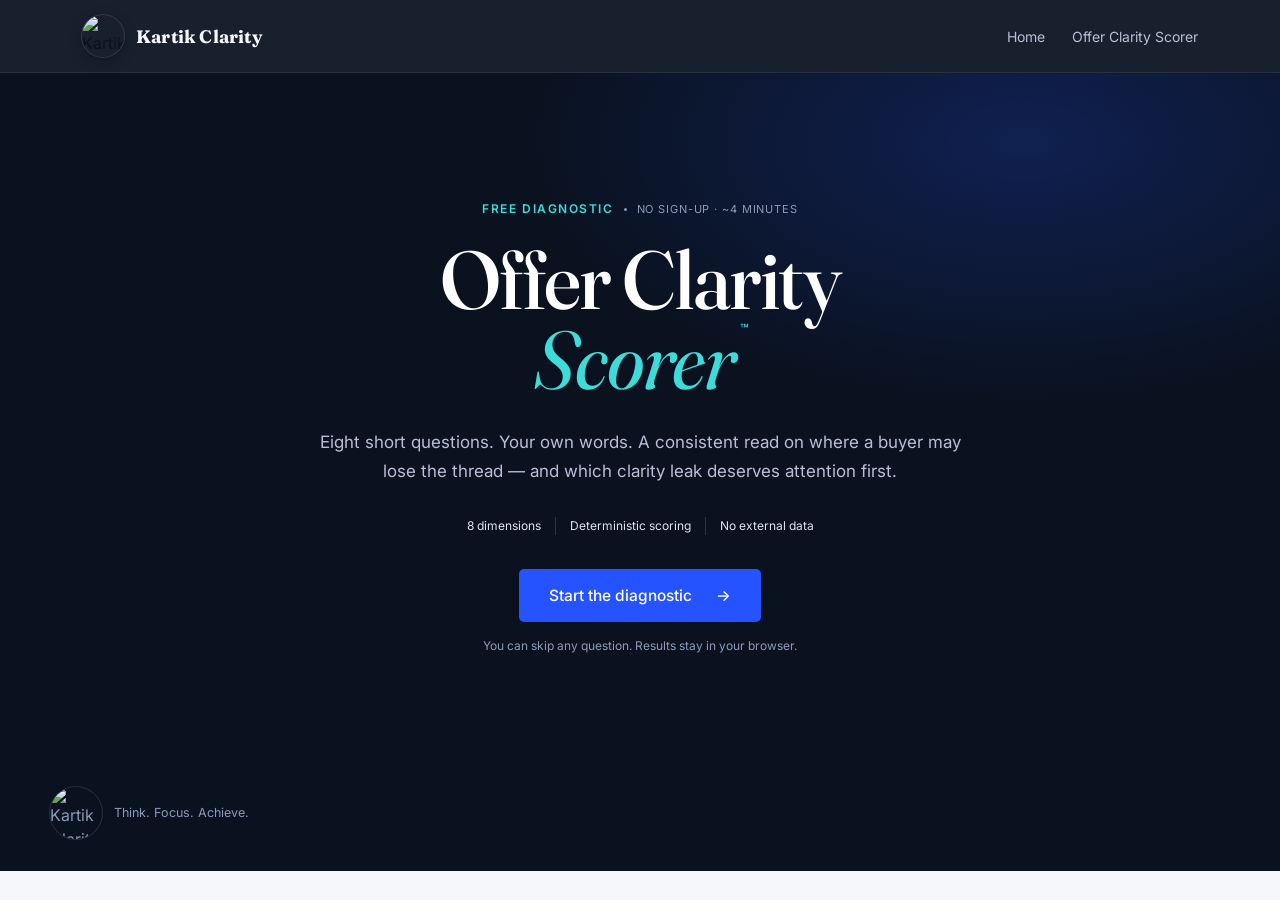
==== commit b146c293: "Update offer-clarity-scorer.html to use official Kartik Clarity logos" ====
--- a/offer-clarity-scorer.html
+++ b/offer-clarity-scorer.html
@@ -14,7 +14,7 @@
 <link rel="stylesheet" href="assets/brand.css">
 </head>
 <body>
-<header class="topbar"><div class="topbar-inner"><a class="brand" href="index.html" aria-label="Kartik Clarity home"><img src="assets/logo-circle.svg" alt="Kartik Clarity" class="brand-mark"><span class="brand-word">Kartik Clarity</span></a><nav class="topnav" id="topnav" aria-label="Primary navigation"><a href="index.html#architecture">The Architecture</a><a href="index.html#zones">Leak Zones</a><a href="offer-clarity-scorer.html" aria-current="page">Offer Scorer</a><a href="index.html#contact" class="topnav-cta">Book a diagnostic</a></nav><button class="nav-toggle" id="navToggle" type="button" aria-label="Open menu" aria-expanded="false" aria-controls="topnav"><span></span><span></span><span></span></button></div></header>
+<header class="topbar"><div class="topbar-inner"><a class="brand" href="index.html" aria-label="Kartik Clarity home"><img src="assets/kartik-clarity-circle.jpg" alt="Kartik Clarity" class="brand-mark"><span class="brand-word">Kartik Clarity</span></a><button class="nav-toggle" id="navToggle" aria-label="Toggle navigation" aria-expanded="false"><span></span><span></span></button><nav class="topnav" id="topnav"><a href="index.html">Home</a><a href="offer-clarity-scorer.html">Offer Clarity Scorer</a></nav></div></header>
 
 <main class="ocs">
   <section class="ocs-intro" id="ocsIntro">
@@ -28,13 +28,13 @@
     </div>
   </section>
 
-  <section class="ocs-wizard" id="ocsWizard" hidden><div class="ocs-wizard-inner"><div class="ocs-progress-wrap"><div class="ocs-progress-meta"><span id="ocsProgressLabel">Question 1 of 8</span><span id="ocsProgressPercent">13%</span></div><div class="ocs-progress" role="progressbar" aria-valuemin="1" aria-valuemax="8" aria-valuenow="1" id="ocsProgress"><div class="ocs-progress-track"><div class="ocs-progress-fill" id="ocsProgressFill"></div></div></div></div><form id="ocsForm" novalidate><div id="ocsSteps"></div></form><div class="ocs-nav"><button type="button" class="btn-ghost ocs-back" id="ocsBack">← Back</button><button type="button" class="ocs-skip" id="ocsSkip">Skip — I don't have it yet</button><button type="button" class="btn-primary ocs-next" id="ocsNext">Next <span aria-hidden="true">→</span></button></div><p class="ocs-error" id="ocsError" role="alert" hidden></p></div></section>
+  <section class="ocs-wizard" id="ocsWizard" hidden><div class="ocs-wizard-inner"><div class="ocs-progress-wrap"><div class="ocs-progress-meta"><span id="ocsProgressLabel">Question 1 of 8</span><span class="ocs-progress-pct" id="ocsProgressPct">0%</span></div><div class="ocs-progress-bar"><div class="ocs-progress-fill" id="ocsProgressFill"></div></div></div><form id="ocsForm" class="ocs-form"><fieldset class="ocs-fieldset"><legend class="ocs-fieldset-legend" id="ocsQuestion"></legend><div class="ocs-fieldset-body" id="ocsFieldsetBody"></div></fieldset><div class="ocs-form-actions"><button type="button" class="btn-secondary" id="ocsPrevBtn" style="visibility:hidden;">← Back</button><button type="submit" class="btn-primary" id="ocsNextBtn">Next →</button></div></form></div></section>
 
-  <section class="ocs-report" id="ocsReport" hidden aria-live="polite"><div class="ocs-report-inner"><div class="ocs-report-head"><p class="ocs-kicker">YOUR RESULTS</p><h2 class="ocs-report-title">Offer Clarity Report</h2><p class="ocs-report-sub">A consistent read of the evidence you supplied — not a guess about your business.</p></div><div class="ocs-composite" id="ocsComposite"></div><p class="ocs-insufficient-note" id="ocsInsufficientNote" hidden></p><div class="ocs-breakdown" id="ocsBreakdown"></div><div class="ocs-leak" id="ocsLeak"></div><div class="ocs-fixes" id="ocsFixes"></div><div class="ocs-report-actions"><a href="index.html#contact" class="btn-primary btn-large">Book a diagnostic to fix this <span aria-hidden="true">→</span></a><button type="button" class="btn-ghost" id="ocsRestart">Re-run the scan</button></div><p class="ocs-method-note">Methodology: each answer is measured for usable detail, concrete/checkable evidence, and generic filler language. No AI judgment. No external data. <a href="#ocsMethodDetail" id="ocsMethodToggle">See exactly how a score is built</a></p><div class="ocs-method-detail" id="ocsMethodDetail" hidden></div></div></section>
+  <section class="ocs-report" id="ocsReport" hidden aria-live="polite"><div class="ocs-report-inner"><div class="ocs-report-head"><p class="ocs-kicker">YOUR RESULTS</p><h2 class="ocs-report-title">Offer Clarity Score: <span id="ocsOverallScore">0</span>/100</h2><p class="ocs-report-sub">Here's where your offer is strongest — and where it needs clarity most.</p></div><div class="ocs-report-body"><div class="ocs-gauge-wrap"><div class="ocs-gauge" id="ocsGauge"></div></div><table class="ocs-results-table"><thead><tr><th>Dimension</th><th>Your Score</th><th>What it means</th></tr></thead><tbody id="ocsResultsBody"></tbody></table><div class="ocs-recommendations"><h3>What to do next</h3><div class="ocs-rec-list" id="ocsRecList"></div></div><div class="ocs-actions"><button class="btn-secondary" id="ocsRetakeBtn">Retake the diagnostic</button><button class="btn-primary" id="ocsExportBtn">Export results</button></div></div></div></section>
 </main>
 
-<footer class="footer"><div class="footer-inner"><div class="footer-brand"><img src="assets/logo-circle.svg" alt="Kartik Clarity" class="footer-logo"><span class="footer-tag">Think. Focus. Achieve.</span></div><span class="footer-copy">© 2026 Kartik Clarity. Revenue Leak Architecture™ is a proprietary framework.</span></div></footer>
-<script>(function(){const t=document.getElementById('navToggle'),n=document.getElementById('topnav');t.addEventListener('click',()=>{const o=n.classList.toggle('is-open');t.classList.toggle('is-open',o);t.setAttribute('aria-expanded',String(o));t.setAttribute('aria-label',o?'Close menu':'Open menu')});n.querySelectorAll('a').forEach(a=>a.addEventListener('click',()=>{n.classList.remove('is-open');t.classList.remove('is-open');t.setAttribute('aria-expanded','false');t.setAttribute('aria-label','Open menu')}));})();</script>
+<footer class="footer"><div class="footer-inner"><div class="footer-brand"><img src="assets/kartik-clarity-circle.jpg" alt="Kartik Clarity" class="footer-logo"><span class="footer-tag">Think. Focus. Achieve.</span></div></div></footer>
+<script>(function(){const t=document.getElementById('navToggle'),n=document.getElementById('topnav');t.addEventListener('click',()=>{const o=n.classList.toggle('is-open');t.classList.toggle('is-open',o),t.setAttribute('aria-expanded',o)})})</script>
 <script src="assets/ocs.js"></script><script src="assets/ocs-ui.js"></script>
 </body>
-</html>
+</html>
